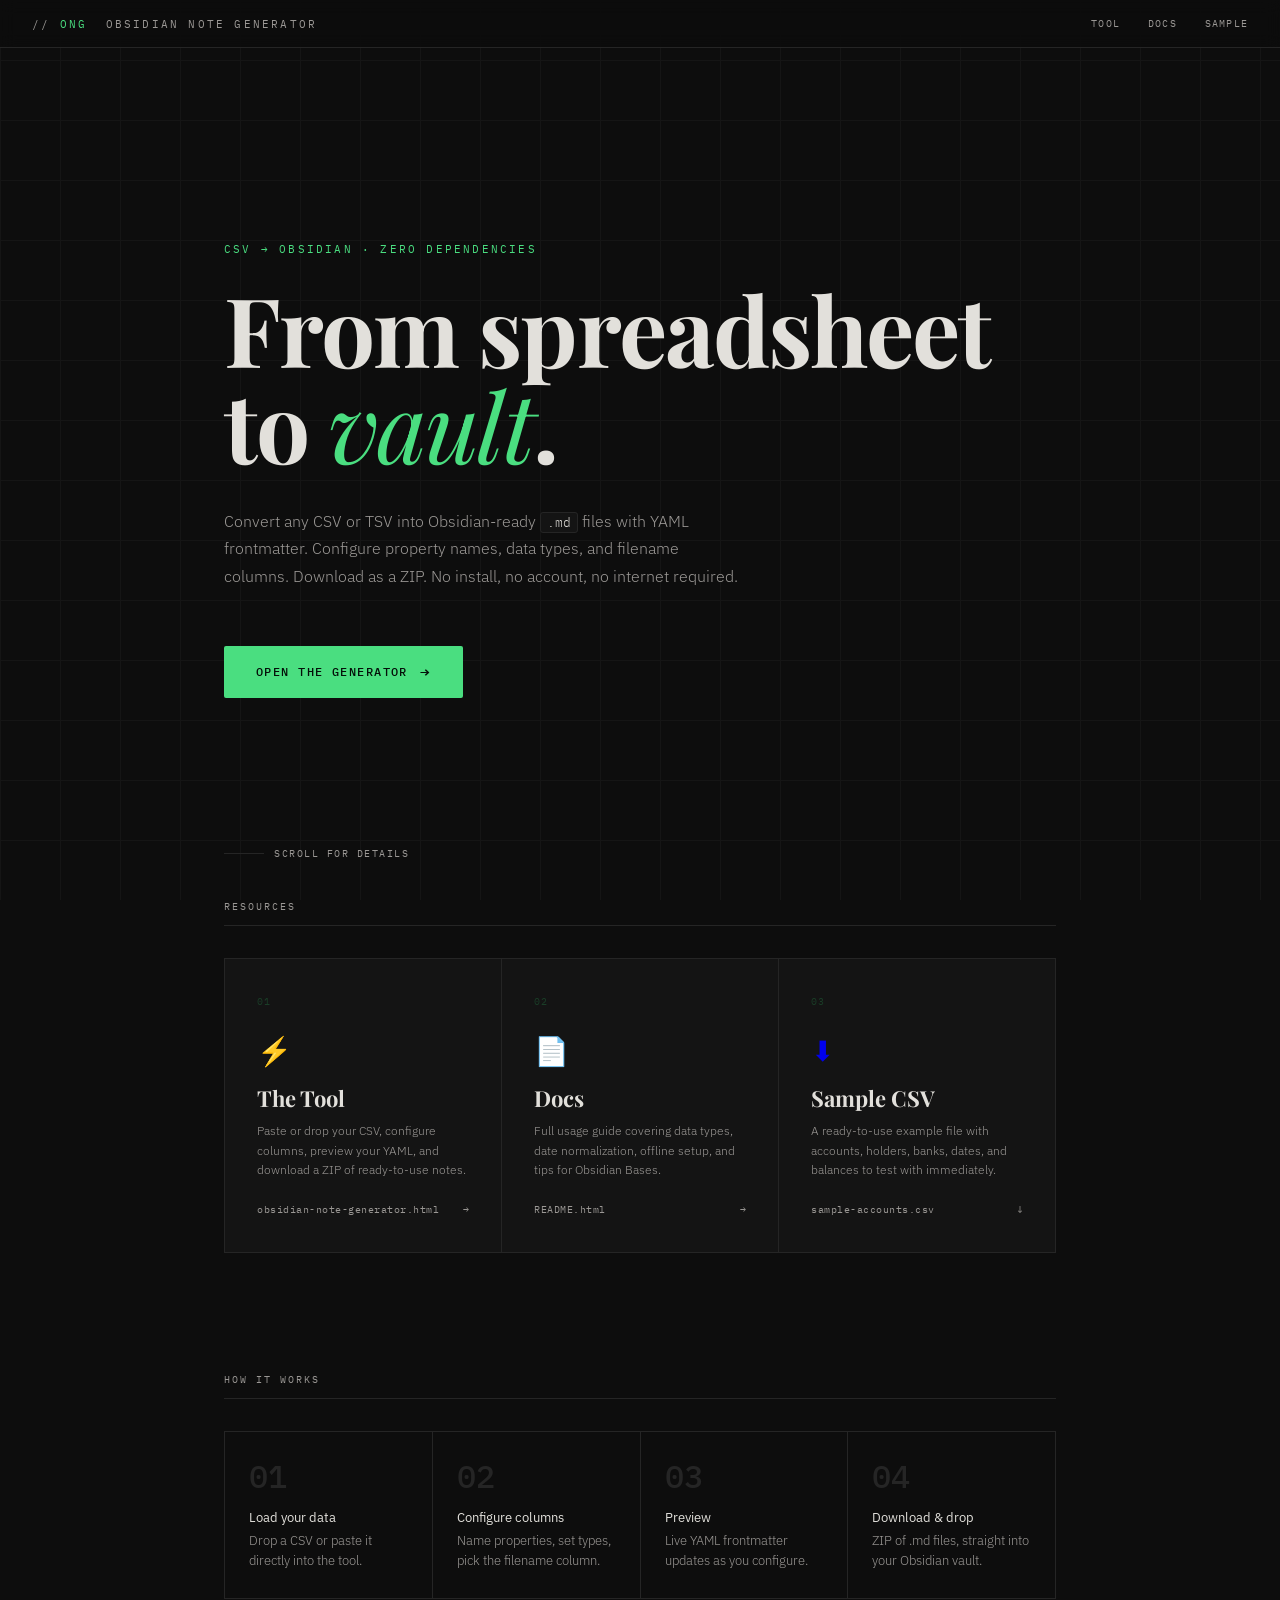
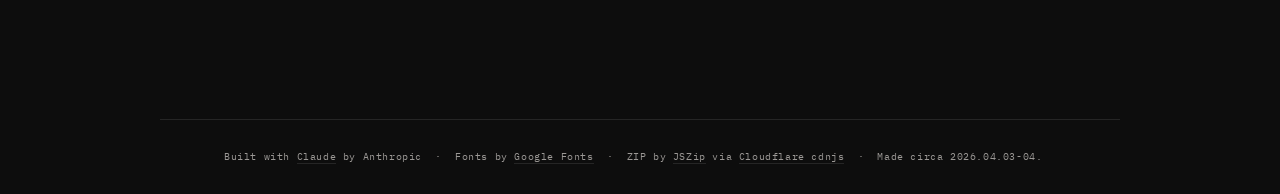
==== index.html @ fffe7183 "Add files via upload Skipping several commits. This is the final product. Doesn't do a good job of l" ====
<!DOCTYPE html>
<html lang="en">
<head>
<meta charset="UTF-8">
<meta name="viewport" content="width=device-width, initial-scale=1.0">
<title>Obsidian Note Generator</title>
<style>
@import url('https://fonts.googleapis.com/css2?family=Playfair+Display:ital,wght@0,700;1,400&family=IBM+Plex+Mono:wght@400;500&family=IBM+Plex+Sans:wght@300;400&display=swap');

*, *::before, *::after { box-sizing: border-box; margin: 0; padding: 0; }

:root {
  --bg:       #0d0d0d;
  --paper:    #141414;
  --border:   #252525;
  --green:    #4ade80;
  --green-dim:#1a3d27;
  --text:     #e2e0db;
  --muted:    #6b6865;
  --serif:    'Playfair Display', Georgia, serif;
  --mono:     'IBM Plex Mono', monospace;
  --sans:     'IBM Plex Sans', sans-serif;
}

html { scroll-behavior: smooth; }

body {
  background: var(--bg);
  color: var(--text);
  font-family: var(--sans);
  min-height: 100vh;
  overflow-x: hidden;
}

/* ── Grid lines background ── */
body::before {
  content: '';
  position: fixed;
  inset: 0;
  background-image:
    linear-gradient(var(--border) 1px, transparent 1px),
    linear-gradient(90deg, var(--border) 1px, transparent 1px);
  background-size: 60px 60px;
  opacity: 0.4;
  pointer-events: none;
  z-index: 0;
}

/* ── Top bar ── */
.topbar {
  position: fixed;
  top: 0; left: 0; right: 0;
  height: 48px;
  background: rgba(13,13,13,0.92);
  border-bottom: 1px solid var(--border);
  backdrop-filter: blur(8px);
  display: flex;
  align-items: center;
  justify-content: space-between;
  padding: 0 32px;
  z-index: 100;
}

.topbar-brand {
  font-family: var(--mono);
  font-size: 11px;
  letter-spacing: 0.2em;
  text-transform: uppercase;
  color: var(--muted);
}

.topbar-brand span { color: var(--green); }

.topbar-links {
  display: flex;
  gap: 28px;
}

.topbar-links a {
  font-family: var(--mono);
  font-size: 10px;
  letter-spacing: 0.12em;
  text-transform: uppercase;
  color: var(--muted);
  text-decoration: none;
  transition: color 0.2s;
}

.topbar-links a:hover { color: var(--text); }

/* ── Hero ── */
.hero {
  position: relative;
  z-index: 1;
  min-height: 100vh;
  display: flex;
  flex-direction: column;
  justify-content: center;
  align-items: flex-start;
  padding: 120px 64px 80px;
  max-width: 960px;
  margin: 0 auto;
}

.hero-eyebrow {
  font-family: var(--mono);
  font-size: 11px;
  letter-spacing: 0.2em;
  text-transform: uppercase;
  color: var(--green);
  margin-bottom: 24px;
  opacity: 0;
  animation: fadeUp 0.6s ease forwards;
}

.hero-title {
  font-family: var(--serif);
  font-size: clamp(52px, 8vw, 96px);
  font-weight: 700;
  line-height: 1.0;
  letter-spacing: -0.02em;
  color: var(--text);
  margin-bottom: 8px;
  opacity: 0;
  animation: fadeUp 0.6s ease 0.1s forwards;
}

.hero-title em {
  font-style: italic;
  font-weight: 400;
  color: var(--green);
}

.hero-subtitle {
  font-family: var(--sans);
  font-size: 16px;
  font-weight: 300;
  color: var(--muted);
  line-height: 1.7;
  max-width: 520px;
  margin-top: 28px;
  margin-bottom: 56px;
  opacity: 0;
  animation: fadeUp 0.6s ease 0.2s forwards;
}

.hero-subtitle code {
  font-family: var(--mono);
  font-size: 13px;
  color: var(--text);
  background: var(--paper);
  border: 1px solid var(--border);
  border-radius: 3px;
  padding: 1px 6px;
}

/* ── CTA button ── */
.cta {
  display: inline-flex;
  align-items: center;
  gap: 12px;
  padding: 16px 32px;
  background: var(--green);
  color: #050f09;
  font-family: var(--mono);
  font-size: 12px;
  font-weight: 500;
  letter-spacing: 0.12em;
  text-transform: uppercase;
  text-decoration: none;
  border-radius: 2px;
  transition: all 0.2s;
  opacity: 0;
  animation: fadeUp 0.6s ease 0.3s forwards;
}

.cta:hover {
  background: #6ef0a0;
  transform: translateY(-2px);
  box-shadow: 0 8px 24px rgba(74,222,128,0.2);
}

.cta-arrow {
  font-size: 16px;
  transition: transform 0.2s;
}

.cta:hover .cta-arrow { transform: translateX(4px); }

/* ── Scroll indicator ── */
.scroll-hint {
  position: absolute;
  bottom: 40px;
  left: 64px;
  font-family: var(--mono);
  font-size: 10px;
  letter-spacing: 0.15em;
  text-transform: uppercase;
  color: var(--muted);
  display: flex;
  align-items: center;
  gap: 10px;
  opacity: 0;
  animation: fadeIn 1s ease 0.8s forwards;
}

.scroll-line {
  width: 40px;
  height: 1px;
  background: var(--border);
}

/* ── Links section ── */
.links-section {
  position: relative;
  z-index: 1;
  max-width: 960px;
  margin: 0 auto;
  padding: 0 64px 120px;
}

.section-label {
  font-family: var(--mono);
  font-size: 10px;
  letter-spacing: 0.2em;
  text-transform: uppercase;
  color: var(--muted);
  margin-bottom: 32px;
  padding-bottom: 12px;
  border-bottom: 1px solid var(--border);
}

.link-grid {
  display: grid;
  grid-template-columns: 1fr 1fr 1fr;
  gap: 1px;
  background: var(--border);
  border: 1px solid var(--border);
}

.link-card {
  background: var(--paper);
  padding: 36px 32px;
  text-decoration: none;
  display: flex;
  flex-direction: column;
  gap: 0;
  transition: background 0.2s;
  position: relative;
  overflow: hidden;
}

.link-card::after {
  content: '';
  position: absolute;
  bottom: 0; left: 0; right: 0;
  height: 2px;
  background: var(--green);
  transform: scaleX(0);
  transform-origin: left;
  transition: transform 0.3s ease;
}

.link-card:hover { background: #1a1a1a; }
.link-card:hover::after { transform: scaleX(1); }

.link-card-number {
  font-family: var(--mono);
  font-size: 10px;
  color: var(--green-dim);
  letter-spacing: 0.1em;
  margin-bottom: 24px;
  transition: color 0.2s;
}

.link-card:hover .link-card-number { color: var(--green); }

.link-card-icon {
  font-size: 28px;
  margin-bottom: 16px;
  display: block;
}

.link-card-title {
  font-family: var(--serif);
  font-size: 22px;
  font-weight: 700;
  color: var(--text);
  margin-bottom: 10px;
  line-height: 1.2;
}

.link-card-desc {
  font-family: var(--sans);
  font-size: 12px;
  font-weight: 300;
  color: var(--muted);
  line-height: 1.6;
  flex: 1;
  margin-bottom: 24px;
}

.link-card-filename {
  font-family: var(--mono);
  font-size: 10px;
  color: var(--muted);
  letter-spacing: 0.05em;
  margin-top: auto;
  display: flex;
  align-items: center;
  justify-content: space-between;
}

.link-card-filename span { transition: color 0.2s; }
.link-card:hover .link-card-filename span { color: var(--green); }

/* ── Steps ── */
.steps-section {
  position: relative;
  z-index: 1;
  max-width: 960px;
  margin: 0 auto;
  padding: 0 64px 120px;
}

.steps-grid {
  display: grid;
  grid-template-columns: repeat(4, 1fr);
  gap: 1px;
  background: var(--border);
  border: 1px solid var(--border);
}

.step {
  background: var(--bg);
  padding: 28px 24px;
}

.step-num {
  font-family: var(--mono);
  font-size: 32px;
  font-weight: 500;
  color: var(--border);
  line-height: 1;
  margin-bottom: 16px;
}

.step-text {
  font-family: var(--sans);
  font-size: 13px;
  font-weight: 300;
  color: var(--muted);
  line-height: 1.5;
}

.step-text strong {
  color: var(--text);
  font-weight: 400;
  display: block;
  margin-bottom: 4px;
}

/* ── Footer ── */
footer {
  position: relative;
  z-index: 1;
  border-top: 1px solid var(--border);
  padding: 28px 64px;
  max-width: 960px;
  margin: 0 auto;
  display: flex;
  align-items: center;
  justify-content: space-between;
}

.footer-credits {
  font-family: var(--mono);
  font-size: 10px;
  color: var(--muted);
  letter-spacing: 0.06em;
  line-height: 1.8;
}

.footer-credits a {
  color: var(--muted);
  text-decoration: none;
  border-bottom: 1px solid var(--border);
  transition: color 0.2s, border-color 0.2s;
}

.footer-credits a:hover {
  color: var(--green);
  border-color: var(--green);
}

/* ── Animations ── */
@keyframes fadeUp {
  from { opacity: 0; transform: translateY(16px); }
  to   { opacity: 1; transform: translateY(0); }
}

@keyframes fadeIn {
  from { opacity: 0; }
  to   { opacity: 1; }
}

/* Stagger link cards */
.link-card:nth-child(1) { animation: fadeUp 0.5s ease 0.1s both; }
.link-card:nth-child(2) { animation: fadeUp 0.5s ease 0.2s both; }
.link-card:nth-child(3) { animation: fadeUp 0.5s ease 0.3s both; }

.step:nth-child(1) { animation: fadeUp 0.5s ease 0.15s both; }
.step:nth-child(2) { animation: fadeUp 0.5s ease 0.25s both; }
.step:nth-child(3) { animation: fadeUp 0.5s ease 0.35s both; }
.step:nth-child(4) { animation: fadeUp 0.5s ease 0.45s both; }

/* ── Responsive ── */
@media (max-width: 700px) {
  .hero { padding: 100px 24px 60px; }
  .links-section, .steps-section { padding: 0 24px 80px; }
  footer { padding: 24px; flex-direction: column; gap: 12px; text-align: center; }
  .link-grid { grid-template-columns: 1fr; }
  .steps-grid { grid-template-columns: 1fr 1fr; }
  .topbar { padding: 0 20px; }
  .topbar-links { gap: 16px; }
  .scroll-hint { left: 24px; }
}
:root {
  --muted: #9b9895;
}
</style>
</head>
<body>

<!-- Top bar -->
<nav class="topbar">
  <div class="topbar-brand">// <span>ONG</span> &nbsp;Obsidian Note Generator</div>
  <div class="topbar-links">
    <a href="obsidian-note-generator.html">Tool</a>
    <a href="README.html">Docs</a>
    <a href="sample-accounts.csv" download>Sample</a>
  </div>
</nav>

<!-- Hero -->
<section class="hero">
  <div class="hero-eyebrow">CSV → Obsidian · Zero dependencies</div>
  <h1 class="hero-title">From spreadsheet<br>to <em>vault</em>.</h1>
  <p class="hero-subtitle">
    Convert any CSV or TSV into Obsidian-ready <code>.md</code> files with
    YAML frontmatter. Configure property names, data types, and filename columns.
    Download as a ZIP. No install, no account, no internet required.
  </p>
  <a href="obsidian-note-generator.html" class="cta">
    Open the Generator <span class="cta-arrow">→</span>
  </a>
  <div class="scroll-hint">
    <div class="scroll-line"></div>
    Scroll for details
  </div>
</section>

<!-- Links -->
<section class="links-section">
  <div class="section-label">Resources</div>
  <div class="link-grid">

    <a href="obsidian-note-generator.html" class="link-card">
      <div class="link-card-number">01</div>
      <span class="link-card-icon">⚡</span>
      <div class="link-card-title">The Tool</div>
      <div class="link-card-desc">
        Paste or drop your CSV, configure columns, preview your YAML, and download a ZIP of ready-to-use notes.
      </div>
      <div class="link-card-filename">
        <span>obsidian-note-generator.html</span>
        <span>→</span>
      </div>
    </a>

    <a href="README.html" class="link-card">
      <div class="link-card-number">02</div>
      <span class="link-card-icon">📄</span>
      <div class="link-card-title">Docs</div>
      <div class="link-card-desc">
        Full usage guide covering data types, date normalization, offline setup, and tips for Obsidian Bases.
      </div>
      <div class="link-card-filename">
        <span>README.html</span>
        <span>→</span>
      </div>
    </a>

    <a href="sample-accounts.csv" download class="link-card">
      <div class="link-card-number">03</div>
      <span class="link-card-icon">⬇</span>
      <div class="link-card-title">Sample CSV</div>
      <div class="link-card-desc">
        A ready-to-use example file with accounts, holders, banks, dates, and balances to test with immediately.
      </div>
      <div class="link-card-filename">
        <span>sample-accounts.csv</span>
        <span>↓</span>
      </div>
    </a>

  </div>
</section>

<!-- Steps -->
<section class="steps-section">
  <div class="section-label">How it works</div>
  <div class="steps-grid">
    <div class="step">
      <div class="step-num">01</div>
      <div class="step-text"><strong>Load your data</strong>Drop a CSV or paste it directly into the tool.</div>
    </div>
    <div class="step">
      <div class="step-num">02</div>
      <div class="step-text"><strong>Configure columns</strong>Name properties, set types, pick the filename column.</div>
    </div>
    <div class="step">
      <div class="step-num">03</div>
      <div class="step-text"><strong>Preview</strong>Live YAML frontmatter updates as you configure.</div>
    </div>
    <div class="step">
      <div class="step-num">04</div>
      <div class="step-text"><strong>Download &amp; drop</strong>ZIP of .md files, straight into your Obsidian vault.</div>
    </div>
  </div>
</section>

<!-- Footer -->
<footer>
  <div class="footer-credits">
    Built with <a href="https://claude.ai">Claude</a> by Anthropic
    &nbsp;·&nbsp;
    Fonts by <a href="https://fonts.google.com">Google Fonts</a>
    &nbsp;·&nbsp;
    ZIP by <a href="https://stuk.github.io/jszip/">JSZip</a> via <a href="https://cdnjs.com">Cloudflare cdnjs</a>
    &nbsp;·&nbsp;
    Made circa 2026.04.03-04.
  </div>
</footer>

</body>
</html>
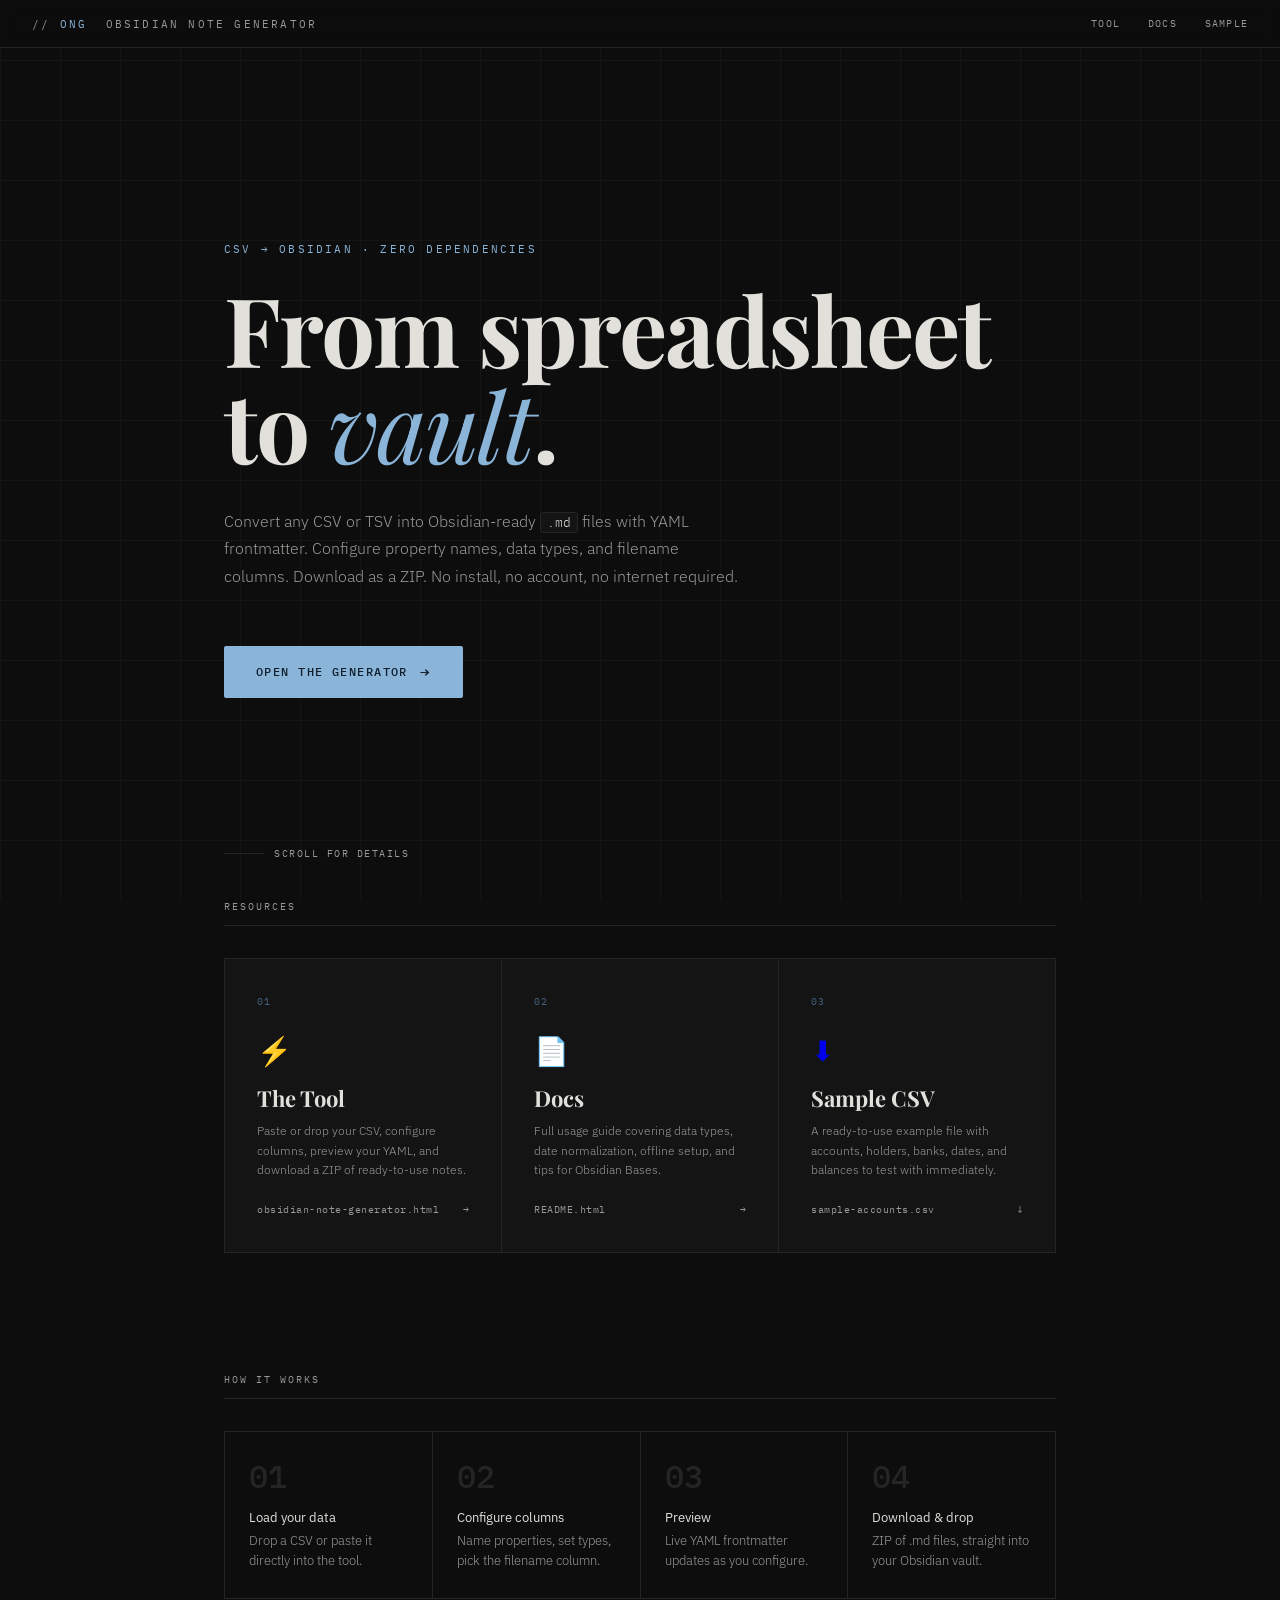
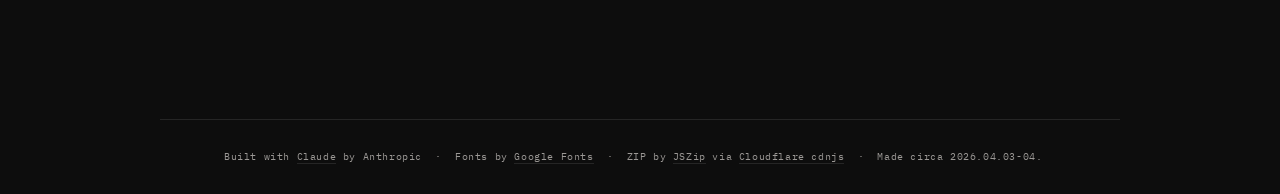
==== commit a0076c0d: "Add column picker, Title Case property names, and legible muted theme - Include/exclude checkbox per" ====
--- a/index.html
+++ b/index.html
@@ -13,8 +13,8 @@
   --bg:       #0d0d0d;
   --paper:    #141414;
   --border:   #252525;
-  --green:    #4ade80;
-  --green-dim:#1a3d27;
+  --green:    #8ab4d8;
+  --green-dim:#44607a;
   --text:     #e2e0db;
   --muted:    #6b6865;
   --serif:    'Playfair Display', Georgia, serif;
@@ -161,7 +161,7 @@
   gap: 12px;
   padding: 16px 32px;
   background: var(--green);
-  color: #050f09;
+  color: #11202e;
   font-family: var(--mono);
   font-size: 12px;
   font-weight: 500;
@@ -175,9 +175,9 @@
 }
 
 .cta:hover {
-  background: #6ef0a0;
+  background: #9cc3e2;
   transform: translateY(-2px);
-  box-shadow: 0 8px 24px rgba(74,222,128,0.2);
+  box-shadow: 0 8px 24px rgba(138,180,216,0.2);
 }
 
 .cta-arrow {
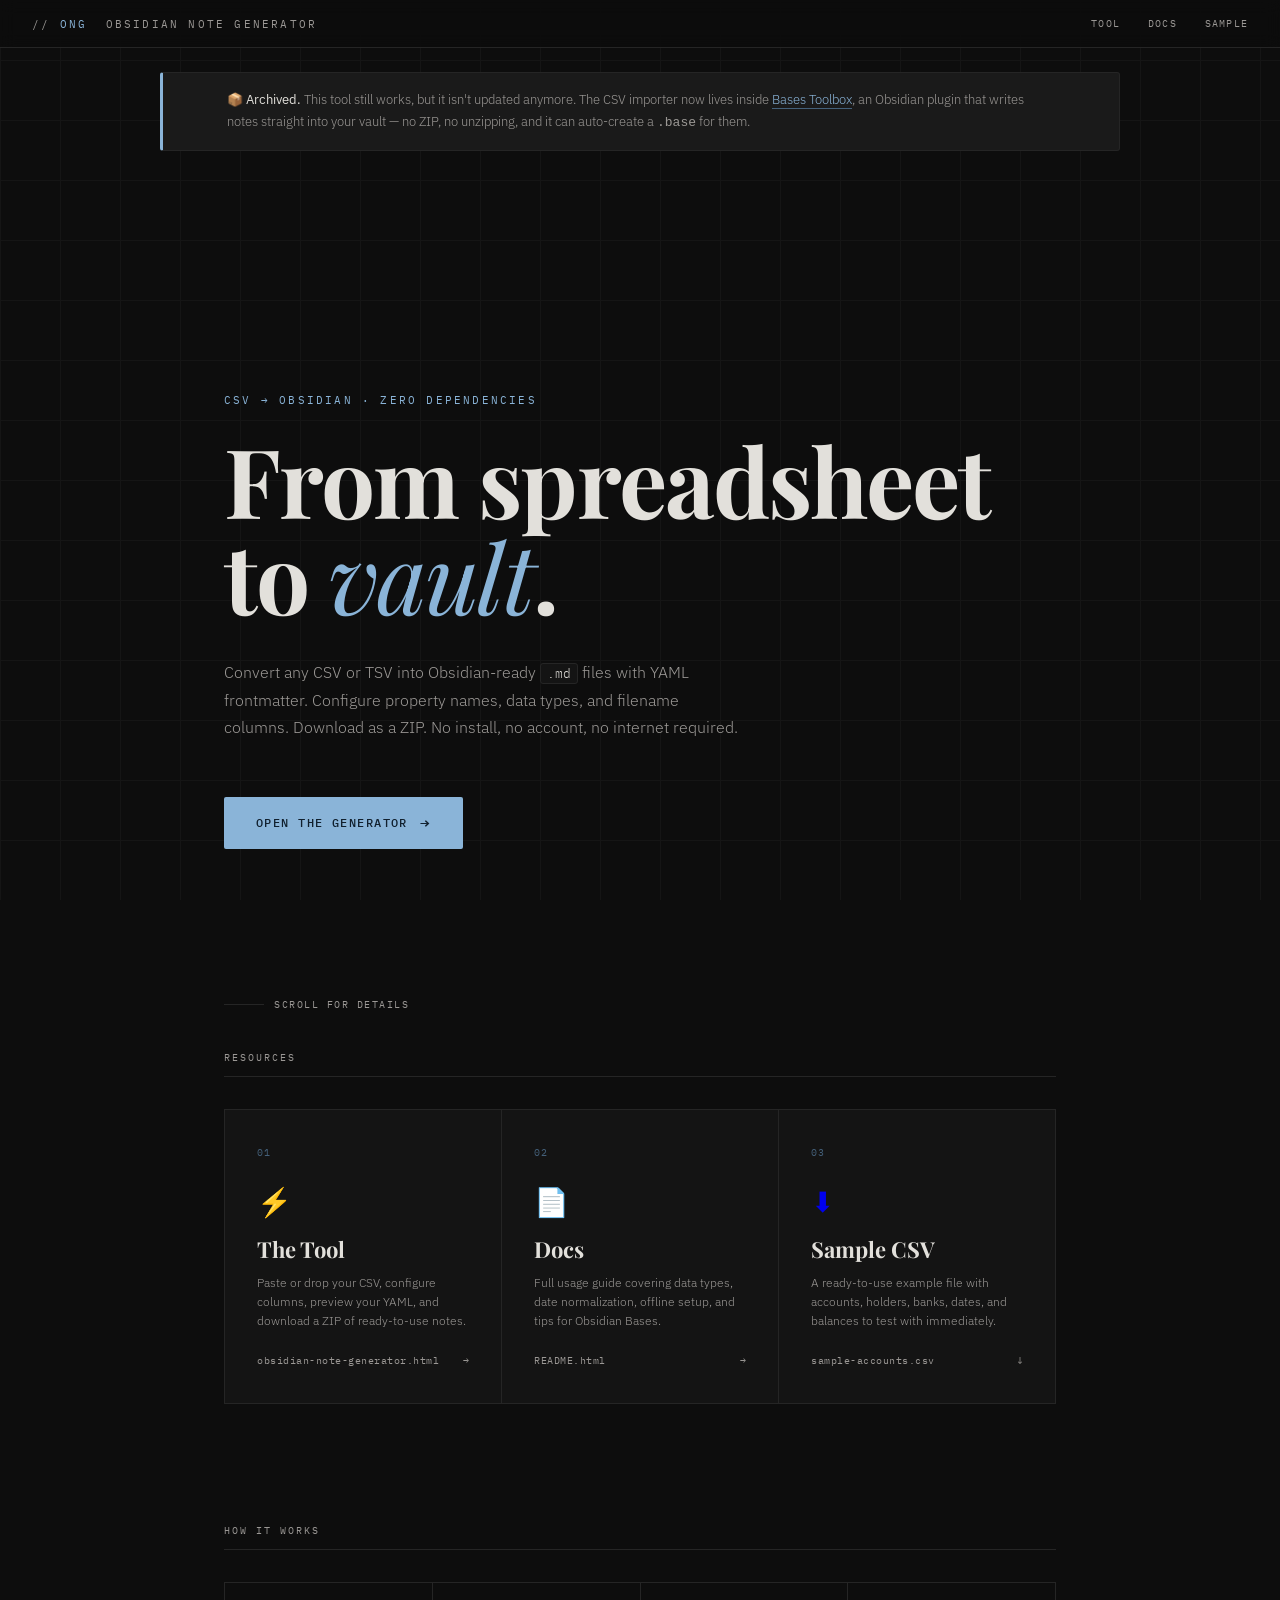
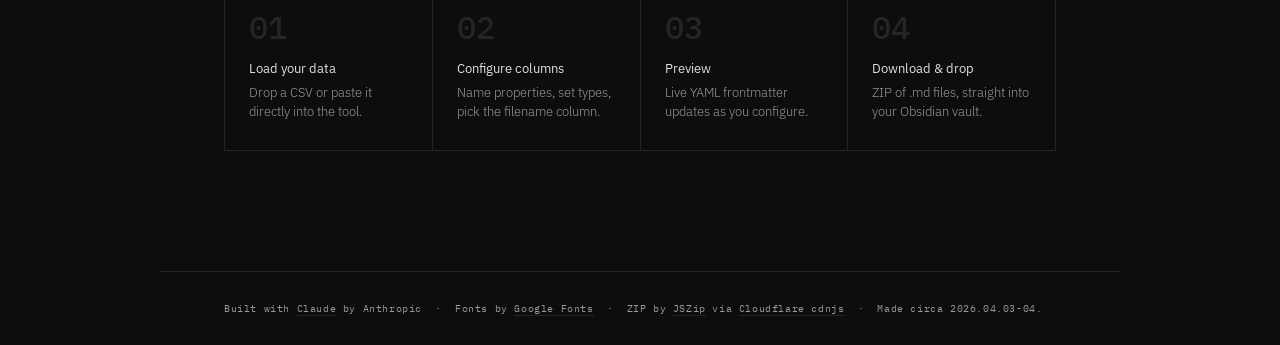
==== commit a9767c43: "Archive notice: point users to the Bases Toolbox CSV importer This tool's converter core was ported " ====
--- a/index.html
+++ b/index.html
@@ -428,6 +428,42 @@
 :root {
   --muted: #9b9895;
 }
+
+/* ── Archive banner ── */
+.archive-banner {
+  position: relative;
+  z-index: 101;
+  margin: 72px auto 0;
+  max-width: 960px;
+  /* horizontal padding matches .hero so the text lines up with the headline */
+  padding: 16px 64px;
+  background: #1a1a1a;
+  border: 1px solid var(--border);
+  border-left: 3px solid var(--green);
+  border-radius: 3px;
+  font-family: var(--sans);
+  font-size: 13px;
+  font-weight: 300;
+  line-height: 1.7;
+  color: var(--muted);
+}
+
+.archive-banner strong {
+  color: var(--text);
+  font-weight: 400;
+}
+
+.archive-banner a {
+  color: var(--green);
+  text-decoration: none;
+  border-bottom: 1px solid var(--green-dim);
+}
+
+.archive-banner a:hover { border-color: var(--green); }
+
+@media (max-width: 700px) {
+  .archive-banner { margin: 64px auto 0; padding: 14px 24px; }
+}
 </style>
 </head>
 <body>
@@ -441,6 +477,14 @@
     <a href="sample-accounts.csv" download>Sample</a>
   </div>
 </nav>
+
+<!-- Archive notice -->
+<div class="archive-banner">
+  <strong>📦 Archived.</strong> This tool still works, but it isn't updated anymore.
+  The CSV importer now lives inside <a href="https://github.com/grub-basket/Bases-Toolbox">Bases Toolbox</a>,
+  an Obsidian plugin that writes notes straight into your vault — no ZIP, no unzipping, and it can
+  auto-create a <code>.base</code> for them.
+</div>
 
 <!-- Hero -->
 <section class="hero">
